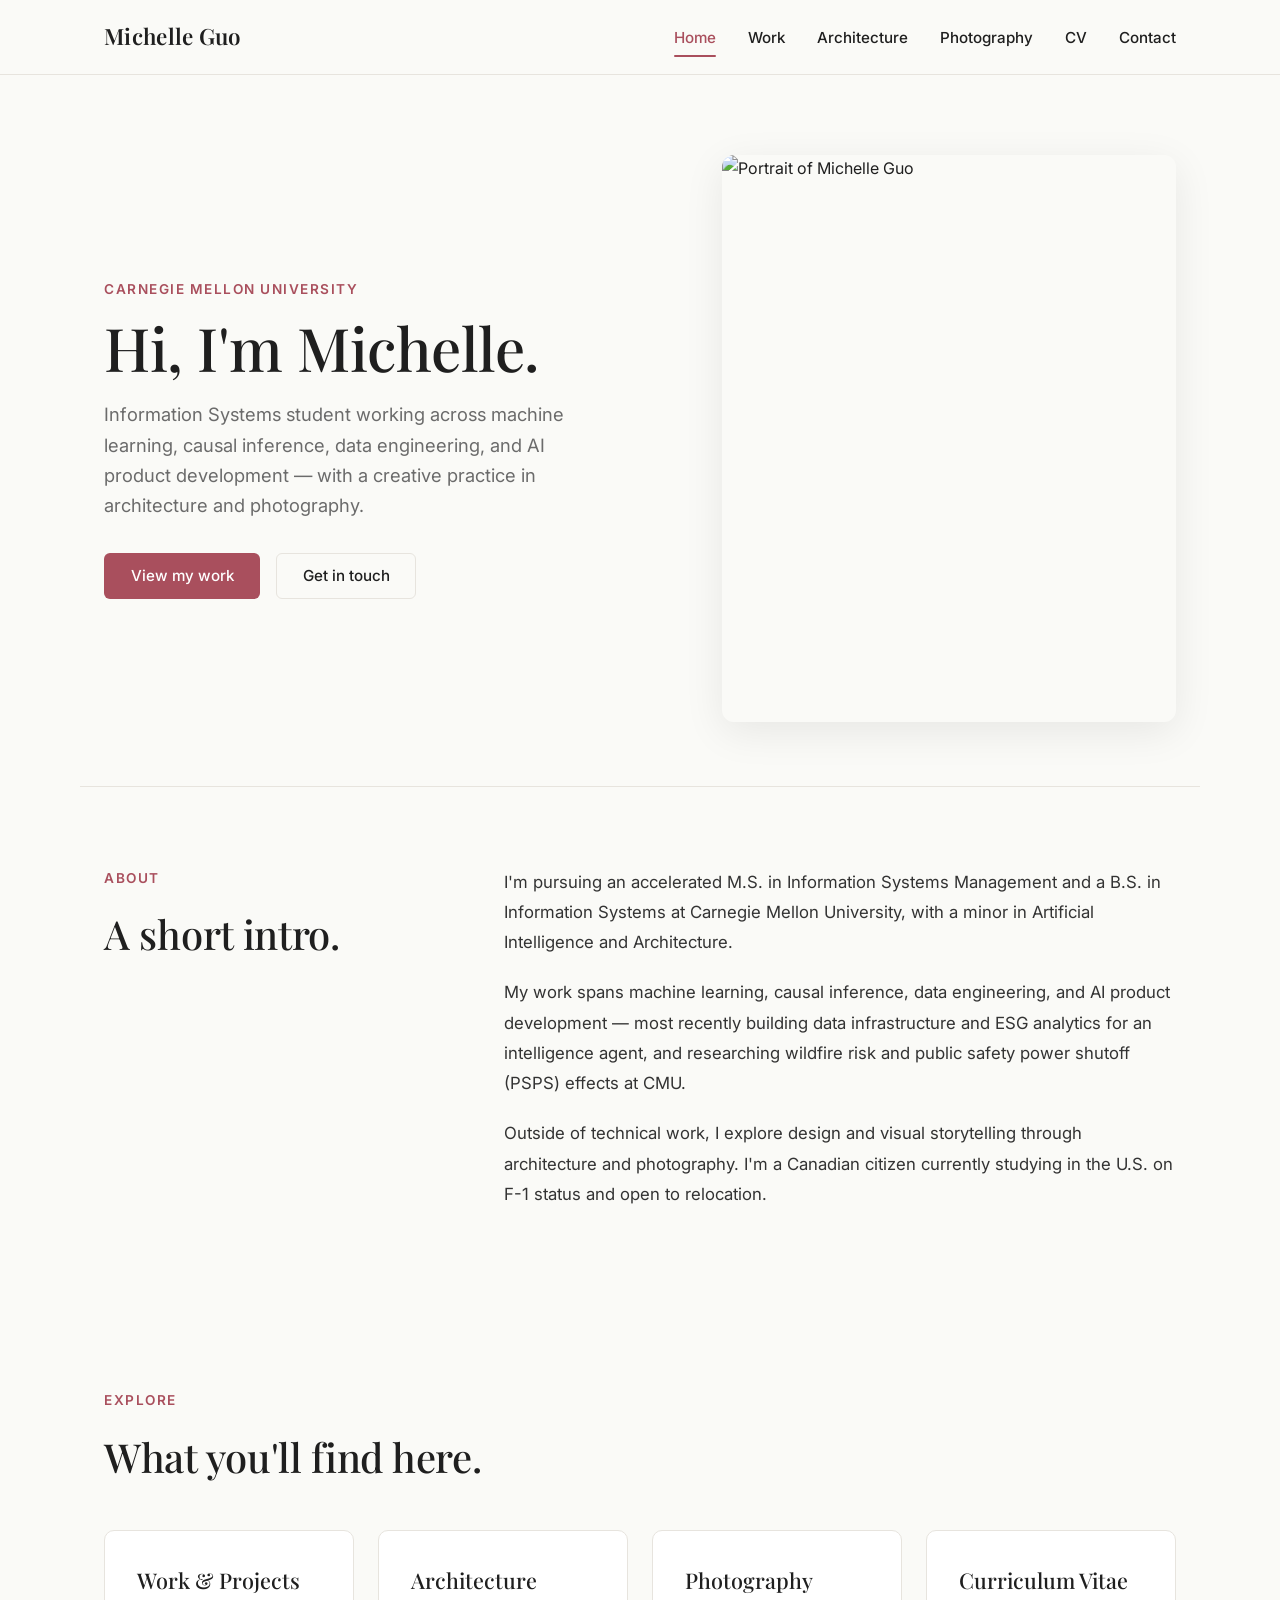
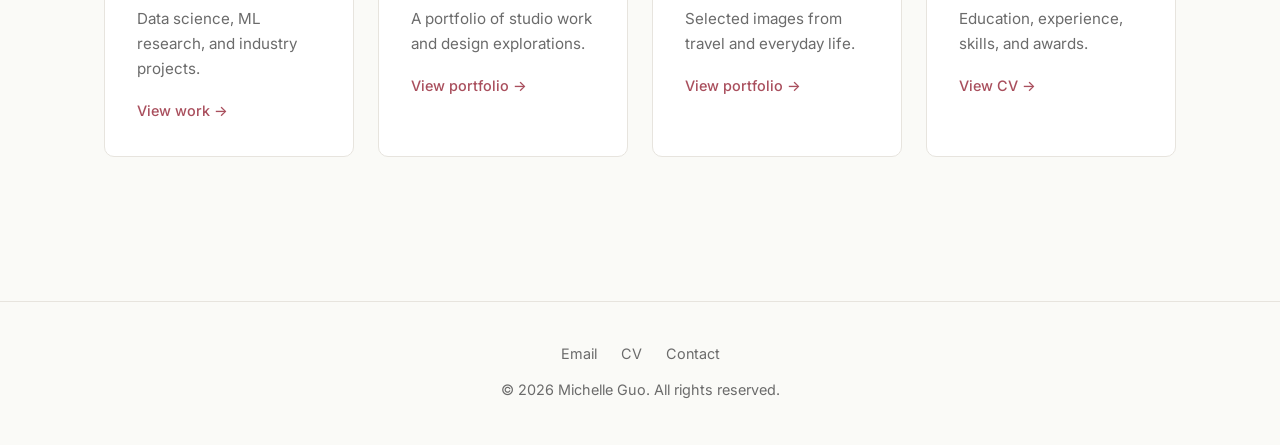
==== index.html @ 85c0e337 "New version" ====
<!DOCTYPE html>
<html lang="en">
<head>
  <meta charset="UTF-8">
  <meta name="viewport" content="width=device-width, initial-scale=1.0">
  <title>Michelle Guo — Information Systems @ Carnegie Mellon</title>
  <meta name="author" content="Michelle Guo">
  <meta name="keywords" content="Michelle Guo, Carnegie Mellon University, Information Systems, Data Science, Machine Learning, Architecture, Photography">
  <meta name="description" content="Michelle Guo — CMU Information Systems student working in machine learning, causal inference, and AI product development. Architecture and photography portfolios.">
  <link rel="stylesheet" href="statics/style.css">
  <link rel="preconnect" href="https://fonts.googleapis.com">
  <link rel="preconnect" href="https://fonts.gstatic.com" crossorigin>
  <link href="https://fonts.googleapis.com/css2?family=Inter:wght@400;500;600;700&family=Playfair+Display:wght@500;600;700&display=swap" rel="stylesheet">
  <script src="statics/script.js" defer></script>
</head>
<body>
  <header class="site-header">
    <div class="header-inner">
      <a href="index.html" class="brand">Michelle Guo</a>
      <button id="hamburger" class="hamburger" aria-label="Toggle navigation">&#9776;</button>
      <ul id="navLinks" class="nav-links">
        <li><a href="index.html">Home</a></li>
        <li><a href="views/work.html">Work</a></li>
        <li><a href="views/architecture.html">Architecture</a></li>
        <li><a href="views/photography.html">Photography</a></li>
        <li><a href="views/cv.html">CV</a></li>
        <li><a href="views/contact.html">Contact</a></li>
      </ul>
    </div>
  </header>

  <section class="hero">
    <div class="hero-text">
      <p class="eyebrow">Carnegie Mellon University</p>
      <h1>Hi, I'm Michelle.</h1>
      <p class="tagline">
        Information Systems student working across machine learning, causal
        inference, data engineering, and AI product development — with a creative
        practice in architecture and photography.
      </p>
      <div class="btn-group">
        <a href="views/work.html" class="btn btn-primary">View my work</a>
        <a href="views/contact.html" class="btn btn-secondary">Get in touch</a>
      </div>
    </div>
    <div class="hero-image">
      <img src="statics/IMG_3611.JPG" alt="Portrait of Michelle Guo">
    </div>
  </section>

  <section class="about-section">
    <div class="about-grid">
      <div>
        <p class="section-eyebrow">About</p>
        <h2 class="section-title">A short intro.</h2>
      </div>
      <div class="bio">
        <p>
          I'm pursuing an accelerated M.S. in Information Systems Management and
          a B.S. in Information Systems at Carnegie Mellon University, with a
          minor in Artificial Intelligence and Architecture.
        </p>
        <p>
          My work spans machine learning, causal inference, data engineering, and
          AI product development — most recently building data infrastructure and
          ESG analytics for an intelligence agent, and researching wildfire risk
          and public safety power shutoff (PSPS) effects at CMU.
        </p>
        <p>
          Outside of technical work, I explore design and visual storytelling
          through architecture and photography. I'm a Canadian citizen currently
          studying in the U.S. on F-1 status and open to relocation.
        </p>
      </div>
    </div>
  </section>

  <section class="container">
    <p class="section-eyebrow">Explore</p>
    <h2 class="section-title">What you'll find here.</h2>
    <div class="highlights">
      <a href="views/work.html" class="highlight-card">
        <h3>Work &amp; Projects</h3>
        <p>Data science, ML research, and industry projects.</p>
        <span class="arrow">View work &rarr;</span>
      </a>
      <a href="views/architecture.html" class="highlight-card">
        <h3>Architecture</h3>
        <p>A portfolio of studio work and design explorations.</p>
        <span class="arrow">View portfolio &rarr;</span>
      </a>
      <a href="views/photography.html" class="highlight-card">
        <h3>Photography</h3>
        <p>Selected images from travel and everyday life.</p>
        <span class="arrow">View portfolio &rarr;</span>
      </a>
      <a href="views/cv.html" class="highlight-card">
        <h3>Curriculum Vitae</h3>
        <p>Education, experience, skills, and awards.</p>
        <span class="arrow">View CV &rarr;</span>
      </a>
    </div>
  </section>

  <footer class="site-footer">
    <div class="footer-links">
      <a href="mailto:michelle2004.guo@gmail.com">Email</a>
      <a href="views/cv.html">CV</a>
      <a href="views/contact.html">Contact</a>
    </div>
    <p>&copy; <span id="copyYear"></span> Michelle Guo. All rights reserved.</p>
  </footer>
</body>
</html>
---- statics/style.css ----
/* ---------- Reset & Base ---------- */
*, *::before, *::after {
  box-sizing: border-box;
  margin: 0;
  padding: 0;
}

:root {
  --bg: #FAFAF7;
  --surface: #FFFFFF;
  --text: #1F1F1F;
  --muted: #6B6B6B;
  --border: #E7E4DE;
  --accent: #A94F5D;
  --accent-hover: #8F3F4D;
  --accent-soft: #F5E6E9;
  --max-width: 1120px;
  --font-serif: 'Playfair Display', Georgia, 'Times New Roman', serif;
  --font-sans: 'Inter', 'Roboto', system-ui, -apple-system, sans-serif;
  --shadow-sm: 0 1px 2px rgba(0, 0, 0, 0.04);
  --shadow-md: 0 4px 20px rgba(0, 0, 0, 0.06);
  --shadow-lg: 0 10px 40px rgba(0, 0, 0, 0.08);
}

html {
  scroll-behavior: smooth;
}

body {
  font-family: var(--font-sans);
  color: var(--text);
  background-color: var(--bg);
  line-height: 1.65;
  font-weight: 400;
  -webkit-font-smoothing: antialiased;
}

img {
  max-width: 100%;
  display: block;
}

a {
  color: var(--accent);
  text-decoration: none;
}

a:hover {
  text-decoration: underline;
}

/* ---------- Header / Nav ---------- */
.site-header {
  position: sticky;
  top: 0;
  background: rgba(250, 250, 247, 0.92);
  backdrop-filter: blur(10px);
  -webkit-backdrop-filter: blur(10px);
  border-bottom: 1px solid var(--border);
  z-index: 100;
}

.header-inner {
  max-width: var(--max-width);
  margin: 0 auto;
  padding: 1.15rem 1.5rem;
  display: flex;
  justify-content: space-between;
  align-items: center;
}

.brand {
  font-family: var(--font-serif);
  font-size: 1.4rem;
  font-weight: 600;
  color: var(--text);
  text-decoration: none;
  letter-spacing: 0.3px;
}

.brand:hover {
  text-decoration: none;
  color: var(--accent);
}

.nav-links {
  display: flex;
  gap: 2rem;
  list-style: none;
  align-items: center;
}

.nav-links a {
  color: var(--text);
  text-decoration: none;
  font-size: 0.95rem;
  font-weight: 500;
  transition: color 0.2s;
  position: relative;
  padding: 0.25rem 0;
}

.nav-links a:hover,
.nav-links a.active {
  color: var(--accent);
  text-decoration: none;
}

.nav-links a.active::after {
  content: '';
  position: absolute;
  left: 0;
  right: 0;
  bottom: -6px;
  height: 2px;
  background: var(--accent);
  border-radius: 2px;
}

.hamburger {
  display: none;
  background: none;
  border: none;
  font-size: 1.5rem;
  cursor: pointer;
  color: var(--text);
  padding: 0.25rem 0.5rem;
}

/* ---------- Layout ---------- */
.container {
  max-width: var(--max-width);
  margin: 0 auto;
  padding: 5rem 1.5rem;
}

.container-narrow {
  max-width: 820px;
  margin: 0 auto;
  padding: 5rem 1.5rem;
}

/* ---------- Hero ---------- */
.hero {
  display: grid;
  grid-template-columns: 1.1fr 0.9fr;
  gap: 4rem;
  align-items: center;
  padding: 5rem 1.5rem 4rem;
  max-width: var(--max-width);
  margin: 0 auto;
}

.hero-text .eyebrow {
  color: var(--accent);
  font-size: 0.85rem;
  font-weight: 600;
  letter-spacing: 1.5px;
  text-transform: uppercase;
  margin-bottom: 1rem;
}

.hero-text h1 {
  font-family: var(--font-serif);
  font-size: 3.75rem;
  font-weight: 500;
  line-height: 1.05;
  margin-bottom: 1.25rem;
  letter-spacing: -0.5px;
}

.hero-text .tagline {
  font-size: 1.15rem;
  color: var(--muted);
  margin-bottom: 2rem;
  max-width: 30rem;
}

.hero-image img {
  width: 100%;
  border-radius: 12px;
  box-shadow: var(--shadow-lg);
  aspect-ratio: 4 / 5;
  object-fit: cover;
}

/* ---------- Buttons ---------- */
.btn {
  display: inline-block;
  padding: 0.8rem 1.6rem;
  border-radius: 6px;
  font-weight: 500;
  text-decoration: none;
  transition: all 0.2s;
  cursor: pointer;
  border: 1px solid transparent;
  font-size: 0.95rem;
  font-family: inherit;
  line-height: 1.2;
}

.btn-primary {
  background: var(--accent);
  color: white;
}

.btn-primary:hover {
  background: var(--accent-hover);
  text-decoration: none;
  color: white;
}

.btn-secondary {
  background: transparent;
  color: var(--text);
  border-color: var(--border);
}

.btn-secondary:hover {
  border-color: var(--accent);
  color: var(--accent);
  text-decoration: none;
}

.btn-group {
  display: flex;
  gap: 1rem;
  flex-wrap: wrap;
}

/* ---------- Section Titles ---------- */
.section-eyebrow {
  color: var(--accent);
  font-size: 0.85rem;
  font-weight: 600;
  letter-spacing: 1.5px;
  text-transform: uppercase;
  margin-bottom: 0.75rem;
}

.section-title {
  font-family: var(--font-serif);
  font-size: 2.5rem;
  font-weight: 500;
  margin-bottom: 0.75rem;
  letter-spacing: -0.3px;
}

.section-subtitle {
  color: var(--muted);
  margin-bottom: 3rem;
  font-size: 1.05rem;
  max-width: 40rem;
}

.subsection-title {
  font-family: var(--font-serif);
  font-size: 1.75rem;
  font-weight: 500;
  margin: 3rem 0 1.5rem;
}

/* ---------- Bio / About ---------- */
.about-section {
  border-top: 1px solid var(--border);
  padding: 5rem 1.5rem;
  max-width: var(--max-width);
  margin: 0 auto;
}

.about-grid {
  display: grid;
  grid-template-columns: 1fr 2fr;
  gap: 4rem;
  align-items: start;
}

.bio p {
  font-size: 1.05rem;
  line-height: 1.8;
  color: #333;
  margin-bottom: 1.25rem;
}

/* ---------- Highlights Grid ---------- */
.highlights {
  display: grid;
  grid-template-columns: repeat(auto-fit, minmax(240px, 1fr));
  gap: 1.5rem;
  margin-top: 2.5rem;
}

.highlight-card {
  padding: 2rem;
  background: var(--surface);
  border: 1px solid var(--border);
  border-radius: 10px;
  text-decoration: none;
  color: var(--text);
  transition: all 0.2s;
  display: block;
}

.highlight-card:hover {
  border-color: var(--accent);
  transform: translateY(-3px);
  box-shadow: var(--shadow-md);
  text-decoration: none;
}

.highlight-card h3 {
  font-family: var(--font-serif);
  font-size: 1.35rem;
  margin-bottom: 0.5rem;
  font-weight: 500;
}

.highlight-card p {
  color: var(--muted);
  font-size: 0.95rem;
  margin-bottom: 1rem;
}

.highlight-card .arrow {
  color: var(--accent);
  font-weight: 500;
  font-size: 0.9rem;
}

/* ---------- Work / Experience Cards ---------- */
.work-item {
  background: var(--surface);
  border: 1px solid var(--border);
  border-radius: 10px;
  padding: 2rem;
  margin-bottom: 1.5rem;
  transition: box-shadow 0.2s, border-color 0.2s;
}

.work-item:hover {
  box-shadow: var(--shadow-md);
  border-color: #d5d1c8;
}

.work-header {
  display: flex;
  justify-content: space-between;
  align-items: baseline;
  flex-wrap: wrap;
  gap: 0.5rem;
  margin-bottom: 0.25rem;
}

.work-role {
  font-size: 1.2rem;
  font-weight: 600;
  color: var(--text);
}

.work-org {
  color: var(--muted);
  font-size: 1rem;
  margin-bottom: 0.5rem;
}

.work-date {
  color: var(--muted);
  font-size: 0.9rem;
  font-style: italic;
  white-space: nowrap;
}

.work-desc {
  margin-top: 1rem;
  color: #333;
}

.work-desc ul {
  padding-left: 1.25rem;
}

.work-desc li {
  margin-bottom: 0.5rem;
  line-height: 1.65;
}

.work-tags {
  margin-top: 1.25rem;
  display: flex;
  flex-wrap: wrap;
  gap: 0.5rem;
}

.tag {
  font-size: 0.78rem;
  padding: 0.25rem 0.75rem;
  background: var(--accent-soft);
  color: var(--accent);
  border-radius: 20px;
  font-weight: 500;
}

.coming-soon {
  color: var(--muted);
  font-style: italic;
  font-size: 0.95rem;
  margin-top: 1rem;
  padding: 0.75rem 1rem;
  background: #f4f2ed;
  border-radius: 6px;
  display: inline-block;
}

/* ---------- Portfolio (PDF) ---------- */
.pdf-viewer {
  width: 100%;
  height: 85vh;
  min-height: 500px;
  border: 1px solid var(--border);
  border-radius: 10px;
  background: #fff;
  box-shadow: var(--shadow-sm);
}

.portfolio-actions {
  display: flex;
  gap: 1rem;
  margin: 2rem 0;
  flex-wrap: wrap;
}

.pdf-fallback {
  margin-top: 1rem;
  color: var(--muted);
  font-size: 0.9rem;
}

/* ---------- CV Page ---------- */
.cv-section {
  margin-bottom: 3rem;
}

.cv-block {
  padding: 1.5rem 0;
  border-bottom: 1px solid var(--border);
}

.cv-block:last-child {
  border-bottom: none;
}

.cv-block-header {
  display: flex;
  justify-content: space-between;
  align-items: baseline;
  flex-wrap: wrap;
  gap: 0.5rem;
  margin-bottom: 0.5rem;
}

.cv-block-title {
  font-size: 1.1rem;
  font-weight: 600;
}

.cv-block-sub {
  color: var(--muted);
  font-size: 0.95rem;
  margin-bottom: 0.5rem;
}

.cv-block-date {
  color: var(--muted);
  font-size: 0.9rem;
  font-style: italic;
}

.cv-skills-grid {
  display: grid;
  grid-template-columns: repeat(auto-fit, minmax(240px, 1fr));
  gap: 1.5rem;
  margin-top: 1rem;
}

.skill-group h4 {
  font-size: 0.85rem;
  font-weight: 600;
  color: var(--muted);
  text-transform: uppercase;
  letter-spacing: 1px;
  margin-bottom: 0.5rem;
}

.skill-group p {
  color: var(--text);
  font-size: 0.95rem;
}

.awards-list {
  padding-left: 1.25rem;
}

.awards-list li {
  margin-bottom: 0.5rem;
  color: #333;
}

/* ---------- Contact ---------- */
.contact-grid {
  display: grid;
  grid-template-columns: 1fr 1fr;
  gap: 3rem;
}

.contact-form {
  display: flex;
  flex-direction: column;
  gap: 1rem;
}

.contact-form label {
  font-size: 0.85rem;
  font-weight: 500;
  color: var(--muted);
  margin-bottom: -0.5rem;
}

.contact-form input,
.contact-form textarea {
  padding: 0.75rem 1rem;
  border: 1px solid var(--border);
  border-radius: 6px;
  font-family: inherit;
  font-size: 1rem;
  background: var(--surface);
  color: var(--text);
  transition: border-color 0.2s, box-shadow 0.2s;
}

.contact-form input:focus,
.contact-form textarea:focus {
  outline: none;
  border-color: var(--accent);
  box-shadow: 0 0 0 3px var(--accent-soft);
}

.contact-form textarea {
  resize: vertical;
  min-height: 140px;
}

.contact-form .btn {
  align-self: flex-start;
  margin-top: 0.5rem;
}

.form-message {
  font-size: 0.9rem;
  min-height: 1.25rem;
  margin-top: 0.5rem;
}

.form-message.error { color: #c33; }
.form-message.success { color: #2a7d2a; }

.contact-info {
  padding: 2rem;
  background: var(--surface);
  border: 1px solid var(--border);
  border-radius: 10px;
}

.contact-info h3 {
  font-family: var(--font-serif);
  font-size: 1.35rem;
  margin-bottom: 1.25rem;
  font-weight: 500;
}

.contact-info-item {
  margin-bottom: 1rem;
}

.contact-info-item .label {
  font-size: 0.8rem;
  color: var(--muted);
  text-transform: uppercase;
  letter-spacing: 1px;
  margin-bottom: 0.25rem;
}

.contact-info-item a {
  color: var(--text);
  font-size: 1rem;
}

.contact-info-item a:hover {
  color: var(--accent);
}

.map-frame {
  width: 100%;
  height: 260px;
  border: 0;
  border-radius: 8px;
  margin-top: 1.5rem;
}

/* ---------- Footer ---------- */
.site-footer {
  border-top: 1px solid var(--border);
  padding: 2.5rem 1.5rem;
  text-align: center;
  color: var(--muted);
  font-size: 0.9rem;
  margin-top: 4rem;
}

.site-footer p {
  margin: 0.25rem 0;
}

.footer-links {
  display: flex;
  justify-content: center;
  gap: 1.5rem;
  margin-bottom: 0.75rem;
}

.footer-links a {
  color: var(--muted);
  text-decoration: none;
  font-size: 0.9rem;
}

.footer-links a:hover {
  color: var(--accent);
}

/* ---------- Responsive ---------- */
@media screen and (max-width: 820px) {
  .hamburger {
    display: block;
  }

  .nav-links {
    display: none;
    position: absolute;
    top: 100%;
    left: 0;
    right: 0;
    flex-direction: column;
    background: var(--surface);
    border-bottom: 1px solid var(--border);
    padding: 1rem 1.5rem;
    gap: 1rem;
    align-items: flex-start;
  }

  .nav-links.show {
    display: flex;
  }

  .nav-links a.active::after {
    display: none;
  }

  .hero {
    grid-template-columns: 1fr;
    gap: 2.5rem;
    padding: 3rem 1.5rem;
  }

  .hero-text h1 {
    font-size: 2.75rem;
  }

  .about-grid {
    grid-template-columns: 1fr;
    gap: 2rem;
  }

  .contact-grid {
    grid-template-columns: 1fr;
  }

  .container,
  .about-section {
    padding: 3rem 1.5rem;
  }

  .container-narrow {
    padding: 3rem 1.5rem;
  }

  .work-header,
  .cv-block-header {
    flex-direction: column;
    align-items: flex-start;
    gap: 0.25rem;
  }

  .section-title {
    font-size: 2rem;
  }
}
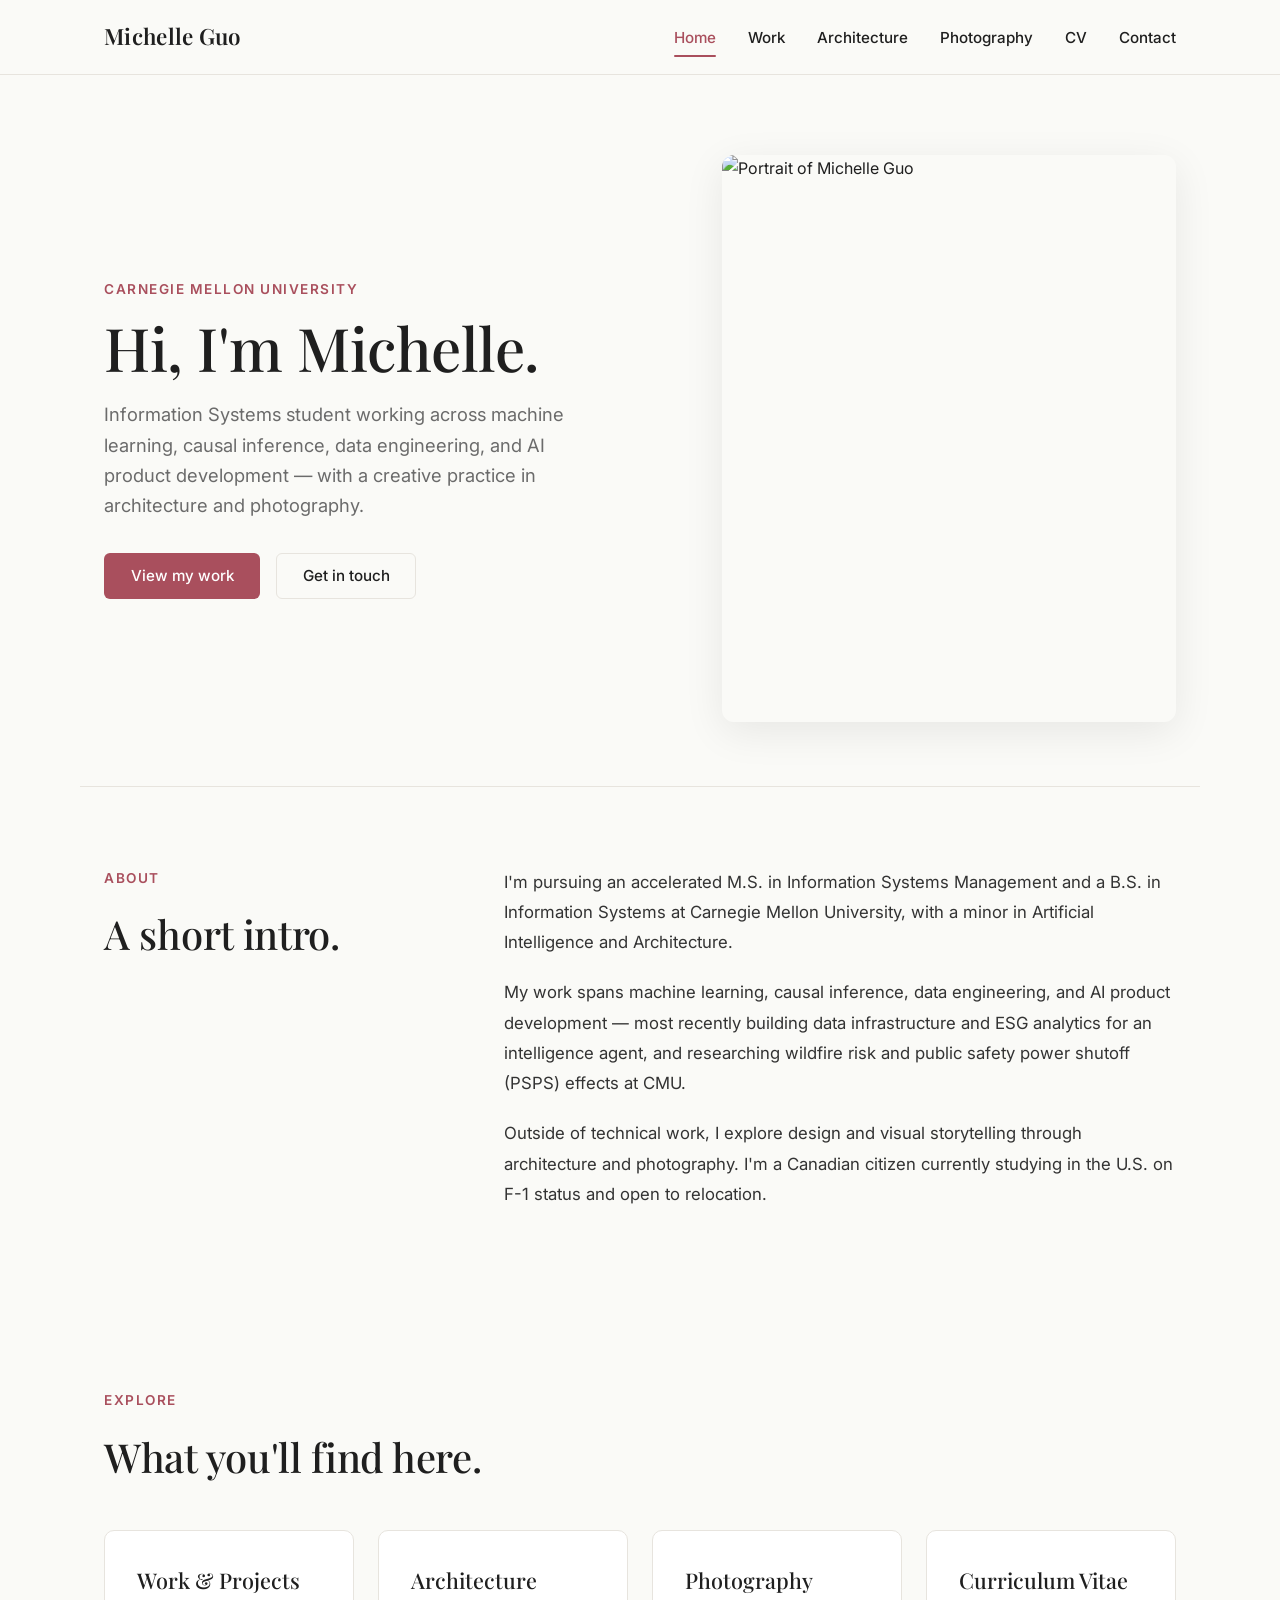
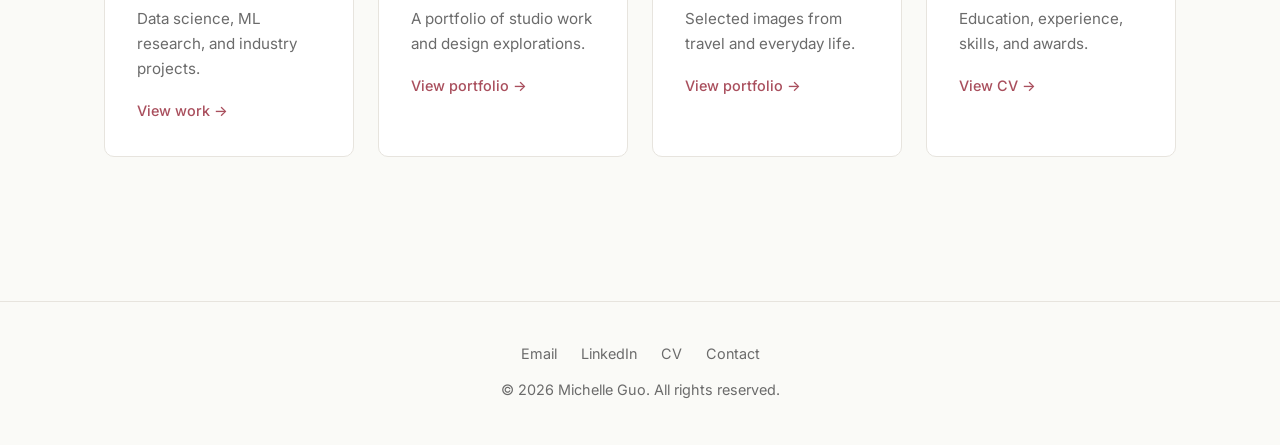
==== commit 5576e44c: "Add LinkedIn links, case study buttons, and PSPS write-up link" ====
--- a/index.html
+++ b/index.html
@@ -105,6 +105,7 @@
   <footer class="site-footer">
     <div class="footer-links">
       <a href="mailto:michelle2004.guo@gmail.com">Email</a>
+      <a href="https://www.linkedin.com/in/michelle-guo-b86328294/" target="_blank" rel="noopener">LinkedIn</a>
       <a href="views/cv.html">CV</a>
       <a href="views/contact.html">Contact</a>
     </div>
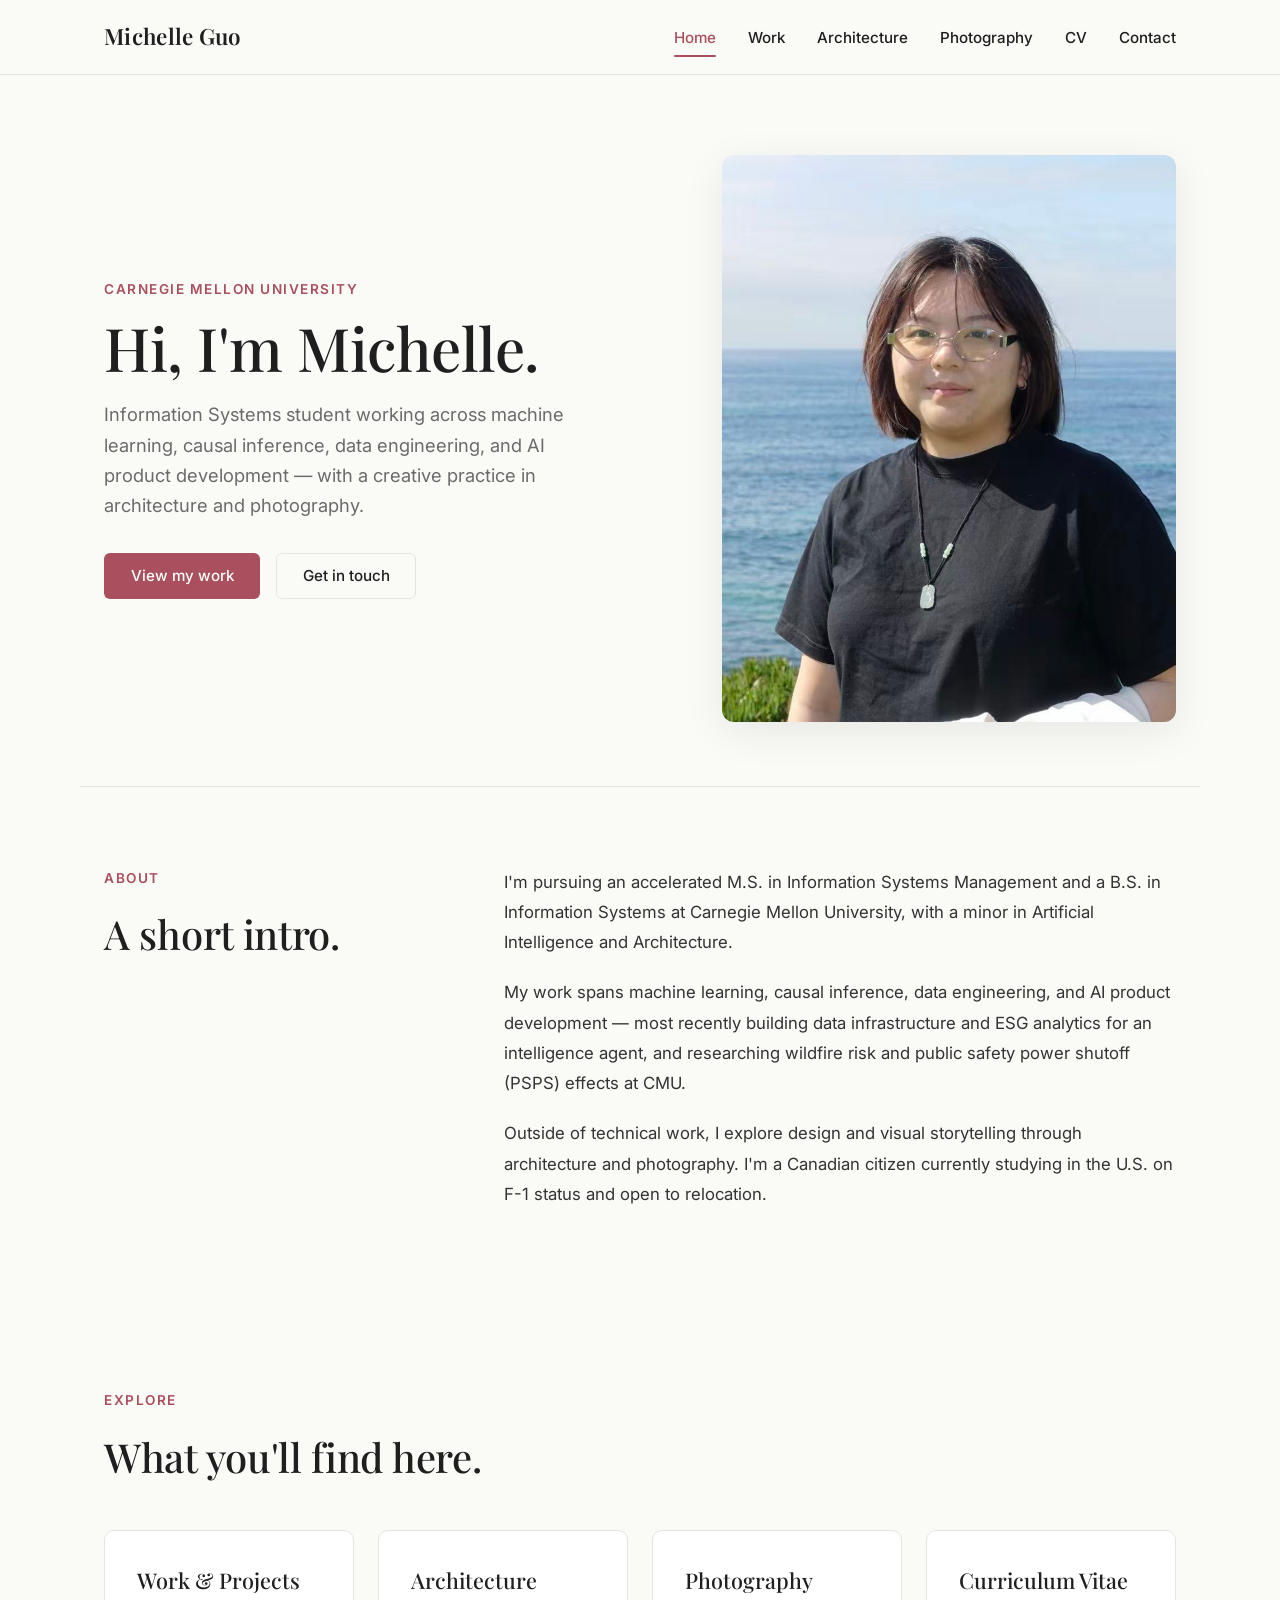
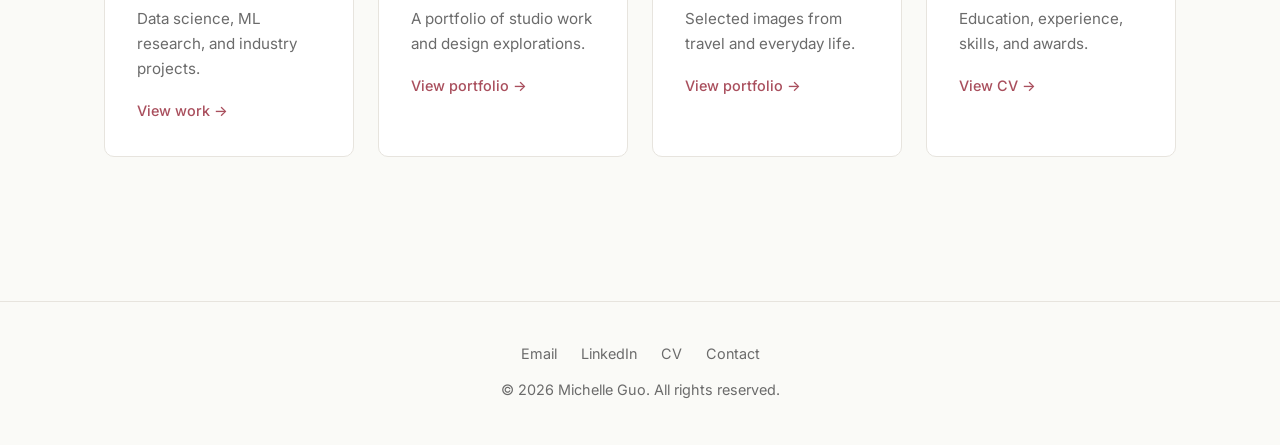
==== commit e8bf9a1f: "claude jpg fix" ====
--- a/index.html
+++ b/index.html
@@ -44,7 +44,7 @@
       </div>
     </div>
     <div class="hero-image">
-      <img src="statics/IMG_3611.JPG" alt="Portrait of Michelle Guo">
+      <img src="statics/Profilepic.jpg" alt="Portrait of Michelle Guo">
     </div>
   </section>
 
